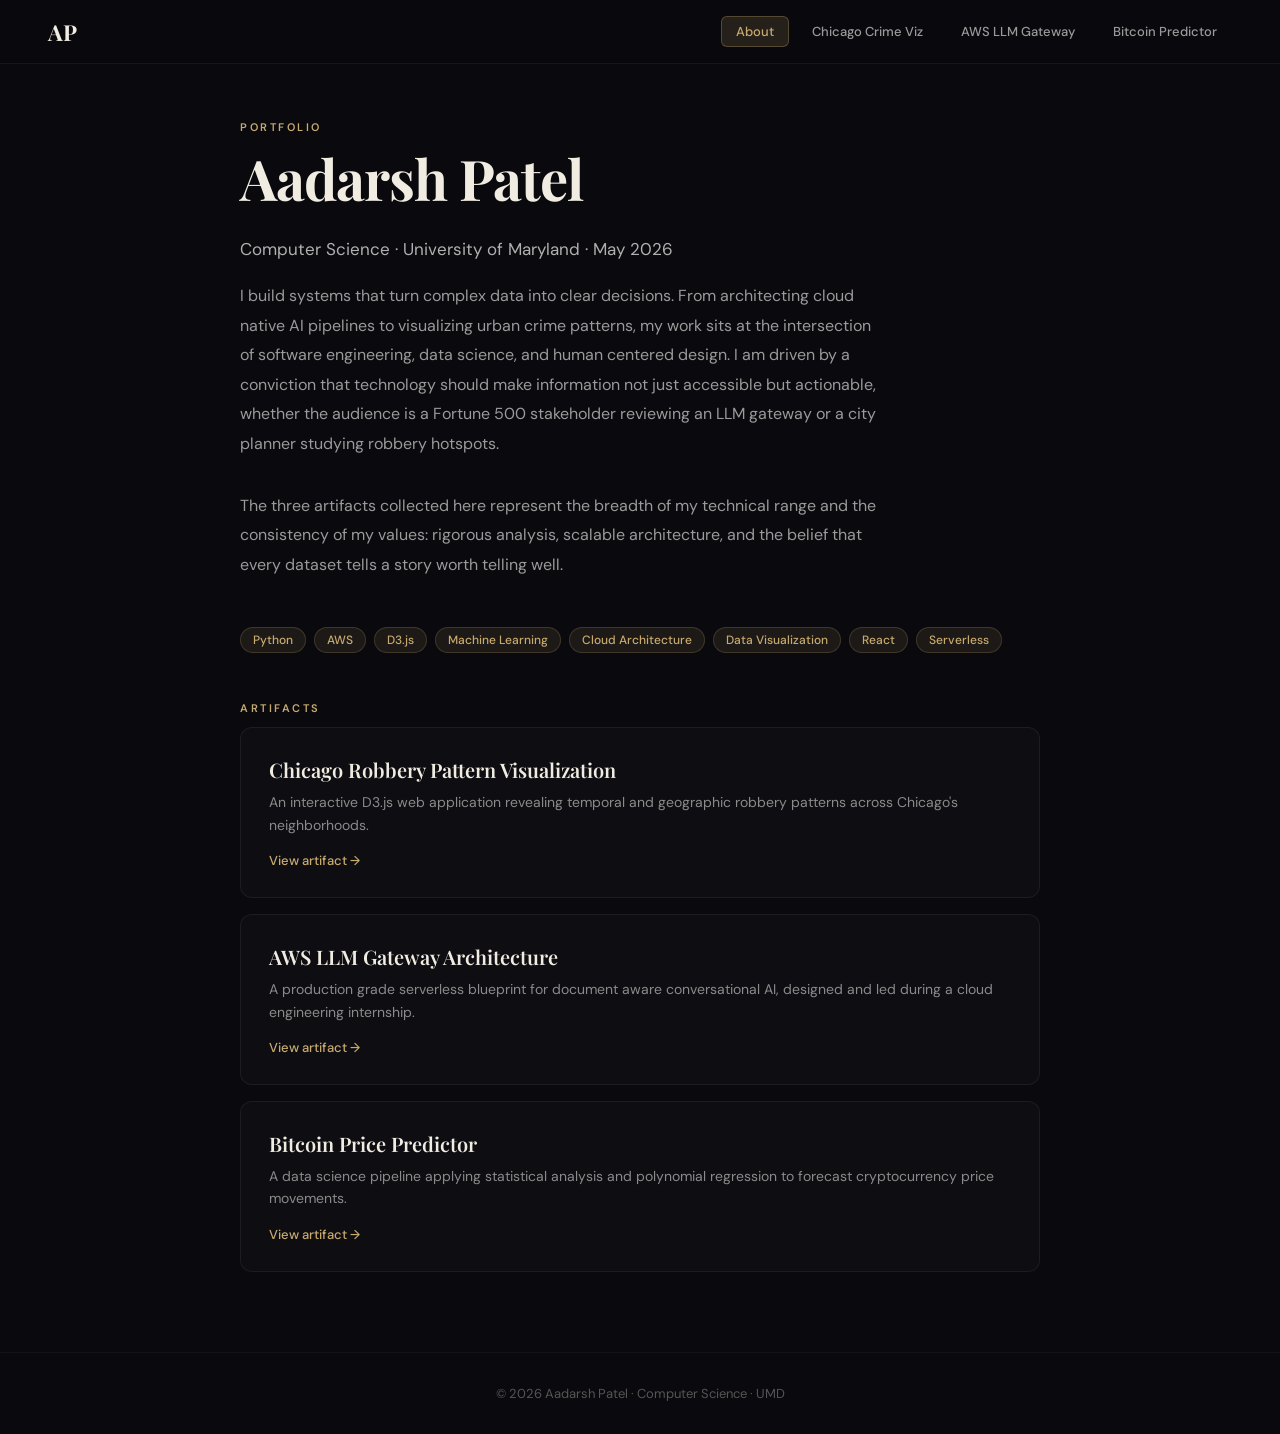
==== index.html @ 960127d4 "Initial commit" ====
<!DOCTYPE html>
<html lang="en">
<head>
  <meta charset="UTF-8" />
  <meta name="viewport" content="width=device-width, initial-scale=1.0" />
  <title>Aadarsh Patel | ePortfolio</title>
  <meta name="description" content="ePortfolio of Aadarsh Patel — Computer Science, University of Maryland, May 2026." />
  <link rel="preconnect" href="https://fonts.googleapis.com" />
  <link rel="preconnect" href="https://fonts.gstatic.com" crossorigin />
  <link href="https://fonts.googleapis.com/css2?family=DM+Sans:wght@400;500;600;700&family=Playfair+Display:wght@400;600;700&display=swap" rel="stylesheet" />
  <link rel="stylesheet" href="css/styles.css" />
</head>
<body>

  <!-- ─── NAVBAR ─── -->
  <nav class="navbar">
    <span class="navbar-logo" onclick="navigate('home')">AP</span>
    <div class="navbar-links">
      <button class="nav-btn active" data-page="home">About</button>
      <button class="nav-btn" data-page="chicago">Chicago Crime Viz</button>
      <button class="nav-btn" data-page="aws">AWS LLM Gateway</button>
      <button class="nav-btn" data-page="bitcoin">Bitcoin Predictor</button>
    </div>
  </nav>

  <!-- ─── MAIN ─── -->
  <main class="main-content">

    <!-- ════════ HOME ════════ -->
    <section id="page-home" class="page active">

      <div class="fade-in">
        <div class="section-label">Portfolio</div>
        <h1 class="page-title">Aadarsh Patel</h1>
      </div>

      <div class="fade-in" data-delay="150">
        <p class="subtitle">Computer Science · University of Maryland · May 2026</p>
        <p class="body-text">
          I build systems that turn complex data into clear decisions. From architecting
          cloud native AI pipelines to visualizing urban crime patterns, my work sits at the
          intersection of software engineering, data science, and human centered design. I am
          driven by a conviction that technology should make information not just accessible but
          actionable, whether the audience is a Fortune 500 stakeholder reviewing an LLM gateway
          or a city planner studying robbery hotspots.
        </p>
        <p class="body-text" style="margin-bottom: 48px;">
          The three artifacts collected here represent the breadth of my technical range and the
          consistency of my values: rigorous analysis, scalable architecture, and the belief that
          every dataset tells a story worth telling well.
        </p>
      </div>

      <div class="fade-in" data-delay="300">
        <div class="tags">
          <span class="tag">Python</span>
          <span class="tag">AWS</span>
          <span class="tag">D3.js</span>
          <span class="tag">Machine Learning</span>
          <span class="tag">Cloud Architecture</span>
          <span class="tag">Data Visualization</span>
          <span class="tag">React</span>
          <span class="tag">Serverless</span>
        </div>
      </div>

      <div class="fade-in" data-delay="400">
        <div class="section-label">Artifacts</div>
        <div class="cards-container">

          <div class="artifact-card" onclick="navigate('chicago')">
            <h3>Chicago Robbery Pattern Visualization</h3>
            <p>An interactive D3.js web application revealing temporal and geographic robbery patterns across Chicago's neighborhoods.</p>
            <div class="card-link">View artifact →</div>
          </div>

          <div class="artifact-card" onclick="navigate('aws')">
            <h3>AWS LLM Gateway Architecture</h3>
            <p>A production grade serverless blueprint for document aware conversational AI, designed and led during a cloud engineering internship.</p>
            <div class="card-link">View artifact →</div>
          </div>

          <div class="artifact-card" onclick="navigate('bitcoin')">
            <h3>Bitcoin Price Predictor</h3>
            <p>A data science pipeline applying statistical analysis and polynomial regression to forecast cryptocurrency price movements.</p>
            <div class="card-link">View artifact →</div>
          </div>

        </div>
      </div>

    </section>

    <!-- ════════ CHICAGO ════════ -->
    <section id="page-chicago" class="page">

      <div class="fade-in">
        <div class="section-label">Artifact 1</div>
        <h1 class="artifact-title">Chicago Robbery Pattern Visualization</h1>
        <div class="tags compact">
          <span class="tag">D3.js</span>
          <span class="tag">JavaScript</span>
          <span class="tag">HTML/CSS</span>
          <span class="tag">Data Visualization</span>
          <span class="tag">GeoJSON</span>
        </div>
      </div>

      <div class="fade-in" data-delay="150">
        <div class="preview-wrapper" onclick="window.open('https://ap-18.github.io/CMSC471-A1/', '_blank')">
          <div class="preview-frame-container">
            <iframe src="https://ap-18.github.io/CMSC471-A1/" class="preview-iframe" loading="lazy" sandbox="allow-scripts allow-same-origin"></iframe>
          </div>
          <div class="preview-overlay">
            <span class="preview-overlay-text">Click to open full project ↗</span>
          </div>
        </div>
      </div>

      <div class="fade-in" data-delay="250">
        <div class="content-box">
          <h2>Contextual Statement</h2>
          <p>
            This artifact is an interactive web visualization I created for CMSC 471 (Introduction to
            Artificial Intelligence) at UMD. The project explores robbery incident data from the City
            of Chicago's public crime database and surfaces predictable temporal and spatial patterns
            that would be invisible in raw tabular data. Built with D3.js for interactive charting and
            geographic rendering, along with standard HTML, CSS, and JavaScript, the application lets
            users filter by time of day, day of week, and neighborhood to discover when and where
            robberies cluster. The visualization transforms thousands of police report records into an
            intuitive, browser based experience that any non technical stakeholder, from a city council
            member to a community organizer, can explore without installing software or writing queries.
          </p>
          <p>
            This project demonstrates several competencies I value as a developer entering the
            workforce. First, it reflects my ability to work across the full web development stack:
            from data ingestion and cleaning to DOM manipulation and responsive layout. Second, it
            showcases my comfort with D3.js, a library that demands a deep understanding of SVG,
            scales, projections, and data joins rather than offering the plug and play convenience of
            higher level charting tools. Choosing D3 was a deliberate decision to prioritize
            expressiveness and control over ease of implementation. Third, and perhaps most
            importantly, it embodies my belief that data work is incomplete until it reaches an
            audience. Raw analysis locked inside a notebook has limited impact; an accessible,
            interactive visualization invites exploration, builds trust in the findings, and can
            genuinely inform decisions about resource allocation and public safety. This project
            sharpened my understanding that the last mile of data science is communication, and that
            front end engineering is often the vehicle for that communication.
          </p>
        </div>
      </div>

    </section>

    <!-- ════════ AWS ════════ -->
    <section id="page-aws" class="page">

      <div class="fade-in">
        <div class="section-label">Artifact 2</div>
        <h1 class="artifact-title">AWS LLM Gateway Architecture</h1>
        <div class="tags compact">
          <span class="tag">AWS</span>
          <span class="tag">Lambda</span>
          <span class="tag">API Gateway</span>
          <span class="tag">DynamoDB</span>
          <span class="tag">S3</span>
          <span class="tag">Bedrock</span>
          <span class="tag">SQS</span>
          <span class="tag">Cognito</span>
          <span class="tag">React</span>
        </div>
      </div>

      <div class="fade-in" data-delay="150">
        <div class="blueprint-container">
          <img src="images/aws_blueprint.png" alt="AWS LLM Gateway Architecture Blueprint" />
        </div>
      </div>

      <div class="fade-in" data-delay="250">
        <div class="content-box">
          <h2>Contextual Statement</h2>
          <p>
            This artifact is an architecture blueprint for an "LLM Gateway", a fully serverless,
            document aware conversational AI platform built entirely on AWS services. I designed and
            led this project during a cloud engineering internship, serving simultaneously as the lead
            software engineer, AWS architect, and project manager. The system allows end users to
            upload PDF documents through a React front end hosted on AWS Amplify; those documents are
            stored in S3, processed by a chain of Lambda functions that extract metadata and generate
            vector embeddings via Amazon Bedrock, and queued through SQS for asynchronous ingestion.
            When a user asks a question, a separate Lambda function retrieves the relevant vector dump
            from S3, fetches conversation memory from DynamoDB, and sends both the contextual
            embeddings and the query to Amazon Bedrock to generate a grounded, document aware
            response. User authentication is handled by Amazon Cognito, and all CRUD operations for
            conversation history and document metadata flow through DynamoDB.
          </p>
          <p>
            This blueprint reveals several dimensions of my professional capability. On the technical
            side, it demonstrates fluency in cloud native, event driven design: choosing SQS to
            decouple document ingestion from the request path, using DynamoDB for low latency
            conversational memory, and leveraging Bedrock's managed inference rather than
            self hosting models. Each decision reflects cost awareness, scalability thinking, and an
            understanding of AWS's shared responsibility model. On the leadership side, this project
            required me to translate a vague business requirement ("let our team chat with internal
            documents") into a concrete technical plan, decompose it into milestones, coordinate with
            stakeholders, and deliver a working prototype within the internship timeline. The
            experience taught me that architecture is as much a communication artifact as a technical
            one: this single diagram became the primary tool for aligning engineers, product managers,
            and executives on scope, data flow, and security boundaries. It solidified my aspiration
            to work at the intersection of cloud infrastructure and applied AI, where the challenge is
            not just building intelligent systems but making them reliable, secure, and
            production ready.
          </p>
        </div>
      </div>

    </section>

    <!-- ════════ BITCOIN ════════ -->
    <section id="page-bitcoin" class="page">

      <div class="fade-in">
        <div class="section-label">Artifact 3</div>
        <h1 class="artifact-title">Bitcoin Price Predictor</h1>
        <div class="tags compact">
          <span class="tag">Python</span>
          <span class="tag">Pandas</span>
          <span class="tag">scikit learn</span>
          <span class="tag">Matplotlib</span>
          <span class="tag">Seaborn</span>
          <span class="tag">Machine Learning</span>
          <span class="tag">Statistical Analysis</span>
        </div>
      </div>

      <div class="fade-in" data-delay="150">
        <div class="preview-wrapper" onclick="window.open('data/Bitcoin_Stock_Predictor.html', '_blank')">
          <div class="preview-frame-container preview-tall">
            <iframe src="data/Bitcoin_Stock_Predictor.html" class="preview-iframe" loading="lazy" sandbox="allow-scripts allow-same-origin"></iframe>
          </div>
          <div class="preview-overlay">
            <span class="preview-overlay-text">Click to open full notebook ↗</span>
          </div>
        </div>
      </div>

      <div class="fade-in" data-delay="250">
        <div class="content-box">
          <h2>Contextual Statement</h2>
          <p>
            This artifact is a Jupyter Notebook based data science project that investigates the
            question "Is Bitcoin a profitable buy?" Using a Kaggle dataset of daily Bitcoin prices
            from late 2014 through early 2022, I built a complete analytical pipeline: data curation
            and cleaning with Pandas, exploratory analysis through Seaborn and Matplotlib
            visualizations, formal hypothesis testing with Pearson correlation coefficients and
            Augmented Dickey-Fuller tests, and predictive modeling using both linear and degree 12
            polynomial regression via scikit learn. The project found a moderate positive correlation
            between time and volatility (PCC ≈ 0.60), confirmed a statistically significant
            relationship between trading volume and closing price, and produced a polynomial
            regression model that predicted Bitcoin's rise into the $70,000 range during 2024, closely
            aligning with actual market outcomes when Bitcoin hit an all time high of $73,000 in
            March 2024. The linear regression model achieved an R² of 0.9996 on training data, while
            the test RMSE of approximately $163 demonstrated strong generalization.
          </p>
          <p>
            This project showcases my ability to execute the full data science lifecycle, from
            formulating a driving question through data wrangling, statistical testing, model
            selection, and interpretation of results. Several methodological choices reflect skills I
            want to carry into my career. I used multiple statistical frameworks (Pearson, chi square,
            ADF) rather than relying on a single test, demonstrating that I understand the importance
            of converging evidence. I explicitly addressed overfitting risk by discussing
            train test splits, polynomial degree selection, and the tension between model complexity
            and generalizability. These are concepts that matter as much in production ML systems as in academic
            exercises. I also framed every statistical finding in plain language aimed at a
            non technical investor audience, reinforcing my belief that analytical work must be
            communicated clearly to create real value. More broadly, this notebook reflects my
            curiosity about financial markets and my willingness to engage with high stakes,
            inherently uncertain domains. These are qualities that will serve me in data engineering and applied
            machine learning roles where imperfect data is the norm, not the exception.
          </p>
        </div>
      </div>

      <div class="fade-in" data-delay="300">
        <div class="content-box">
          <h2>Key Findings</h2>
          <div class="findings-list">

            <div class="finding-item">
              <div class="finding-value">0.9996</div>
              <div>
                <div class="finding-label">Model Accuracy (R²)</div>
                <div class="finding-detail">Linear regression explained 99.96% of price variance</div>
              </div>
            </div>

            <div class="finding-item">
              <div class="finding-value">PCC = 0.601</div>
              <div>
                <div class="finding-label">Volatility Correlation</div>
                <div class="finding-detail">Moderate positive relationship between time and market volatility</div>
              </div>
            </div>

            <div class="finding-item">
              <div class="finding-value">~$70K</div>
              <div>
                <div class="finding-label">2024 Price Prediction</div>
                <div class="finding-detail">Polynomial model closely predicted Bitcoin's actual 2024 peak of $73K</div>
              </div>
            </div>

          </div>
        </div>
      </div>

    </section>

  </main>

  <!-- ─── FOOTER ─── -->
  <footer class="footer">
    © 2026 Aadarsh Patel · Computer Science · UMD
  </footer>

  <script src="js/script.js"></script>
</body>
</html>
---- css/styles.css ----
/* ─── RESET & BASE ─── */
*, *::before, *::after {
  margin: 0;
  padding: 0;
  box-sizing: border-box;
}

html {
  scroll-behavior: smooth;
}

body {
  min-height: 100vh;
  background: #0a0a0e;
  color: #e0e0e0;
  font-family: 'DM Sans', sans-serif;
  -webkit-font-smoothing: antialiased;
  -moz-osx-font-smoothing: grayscale;
}

/* ─── NAVBAR ─── */
.navbar {
  position: fixed;
  top: 0;
  left: 0;
  right: 0;
  z-index: 100;
  background: rgba(10, 10, 14, 0.92);
  backdrop-filter: blur(16px);
  -webkit-backdrop-filter: blur(16px);
  border-bottom: 1px solid rgba(255, 255, 255, 0.06);
  display: flex;
  align-items: center;
  justify-content: space-between;
  padding: 0 clamp(16px, 4vw, 48px);
  height: 64px;
}

.navbar-logo {
  font-family: 'Playfair Display', serif;
  font-size: 22px;
  font-weight: 700;
  color: #f0ece2;
  cursor: pointer;
  letter-spacing: -0.5px;
  text-decoration: none;
  user-select: none;
}

.navbar-links {
  display: flex;
  gap: 8px;
  flex-wrap: wrap;
}

.nav-btn {
  background: transparent;
  border: 1px solid transparent;
  color: #9a9a9a;
  padding: 6px 14px;
  border-radius: 6px;
  cursor: pointer;
  font-size: 13px;
  font-weight: 500;
  font-family: 'DM Sans', sans-serif;
  transition: all 0.2s;
}

.nav-btn:hover {
  color: #c8aa6e;
}

.nav-btn.active {
  background: rgba(200, 170, 110, 0.15);
  border: 1px solid rgba(200, 170, 110, 0.3);
  color: #c8aa6e;
}

/* ─── LAYOUT ─── */
.main-content {
  padding-top: 120px;
  padding-bottom: 80px;
  padding-left: clamp(16px, 4vw, 48px);
  padding-right: clamp(16px, 4vw, 48px);
}

.page {
  display: none;
  max-width: 800px;
  margin: 0 auto;
}

.page.active {
  display: block;
}

/* ─── FADE IN ANIMATION ─── */
.fade-in {
  opacity: 0;
  transform: translateY(24px);
  transition: opacity 0.7s ease, transform 0.7s ease;
}

.fade-in.visible {
  opacity: 1;
  transform: translateY(0);
}

/* ─── TYPOGRAPHY ─── */
.section-label {
  font-size: 11px;
  font-weight: 600;
  text-transform: uppercase;
  letter-spacing: 2.5px;
  color: #c8aa6e;
  margin-bottom: 12px;
  font-family: 'DM Sans', sans-serif;
}

.page-title {
  font-family: 'Playfair Display', serif;
  font-size: clamp(36px, 6vw, 56px);
  font-weight: 700;
  color: #f0ece2;
  line-height: 1.15;
  margin-bottom: 24px;
  letter-spacing: -1px;
}

.artifact-title {
  font-family: 'Playfair Display', serif;
  font-size: clamp(28px, 5vw, 42px);
  font-weight: 700;
  color: #f0ece2;
  line-height: 1.2;
  margin-bottom: 16px;
}

.subtitle {
  font-size: 17px;
  color: #b0b0b0;
  line-height: 1.8;
  margin-bottom: 16px;
  max-width: 640px;
}

.body-text {
  font-size: 16px;
  color: #9a9a9a;
  line-height: 1.85;
  margin-bottom: 32px;
  max-width: 640px;
}

/* ─── TAGS ─── */
.tags {
  display: flex;
  flex-wrap: wrap;
  gap: 8px;
  margin-bottom: 48px;
}

.tags.compact {
  gap: 6px;
  margin-bottom: 32px;
}

.tag {
  display: inline-block;
  padding: 4px 12px;
  border-radius: 20px;
  font-size: 12px;
  font-weight: 500;
  background: rgba(200, 170, 110, 0.1);
  color: #c8aa6e;
  border: 1px solid rgba(200, 170, 110, 0.2);
}

/* ─── ARTIFACT CARDS ─── */
.cards-container {
  display: flex;
  flex-direction: column;
  gap: 16px;
}

.artifact-card {
  background: rgba(255, 255, 255, 0.02);
  border: 1px solid rgba(255, 255, 255, 0.06);
  border-radius: 12px;
  padding: 28px;
  cursor: pointer;
  transition: all 0.35s ease;
}

.artifact-card:hover {
  background: linear-gradient(135deg, rgba(200, 170, 110, 0.08), rgba(200, 170, 110, 0.02));
  border-color: rgba(200, 170, 110, 0.3);
  transform: translateY(-2px);
}

.artifact-card h3 {
  font-family: 'Playfair Display', serif;
  font-size: 20px;
  font-weight: 600;
  color: #f0ece2;
  margin-bottom: 8px;
}

.artifact-card p {
  font-size: 14px;
  color: #8a8a8a;
  line-height: 1.6;
  margin: 0;
}

.card-link {
  margin-top: 16px;
  font-size: 13px;
  color: #c8aa6e;
  font-weight: 500;
}

/* ─── CONTENT BOX ─── */
.content-box {
  background: rgba(255, 255, 255, 0.02);
  border: 1px solid rgba(255, 255, 255, 0.06);
  border-radius: 12px;
  padding: clamp(20px, 4vw, 36px);
  margin-bottom: 24px;
}

.content-box h2 {
  font-family: 'Playfair Display', serif;
  font-size: 20px;
  color: #f0ece2;
  margin-bottom: 16px;
}

.content-box p {
  font-size: 15px;
  color: #b0b0b0;
  line-height: 1.85;
  margin-bottom: 20px;
}

.content-box p:last-child {
  margin-bottom: 0;
}

/* ─── BUTTONS ─── */
.btn-primary {
  display: inline-flex;
  align-items: center;
  gap: 8px;
  padding: 12px 24px;
  background: rgba(200, 170, 110, 0.12);
  border: 1px solid rgba(200, 170, 110, 0.3);
  border-radius: 8px;
  color: #c8aa6e;
  text-decoration: none;
  font-size: 14px;
  font-weight: 600;
  margin-bottom: 40px;
  font-family: 'DM Sans', sans-serif;
  transition: all 0.2s;
}

.btn-primary:hover {
  background: rgba(200, 170, 110, 0.2);
}

/* ─── BLUEPRINT IMAGE ─── */
.blueprint-container {
  background: rgba(255, 255, 255, 0.02);
  border: 1px solid rgba(255, 255, 255, 0.06);
  border-radius: 12px;
  overflow: hidden;
  margin-bottom: 32px;
}

.blueprint-container img {
  width: 100%;
  display: block;
  background: #fff;
  padding: 12px;
}

/* ─── KEY FINDINGS ─── */
.findings-list {
  display: flex;
  flex-direction: column;
  gap: 20px;
}

.finding-item {
  display: flex;
  gap: 20px;
  align-items: flex-start;
  padding-bottom: 20px;
  border-bottom: 1px solid rgba(255, 255, 255, 0.04);
}

.finding-item:last-child {
  padding-bottom: 0;
  border-bottom: none;
}

.finding-value {
  min-width: 80px;
  font-family: 'Playfair Display', serif;
  font-size: 22px;
  font-weight: 700;
  color: #c8aa6e;
}

.finding-label {
  font-size: 14px;
  font-weight: 600;
  color: #f0ece2;
  margin-bottom: 4px;
}

.finding-detail {
  font-size: 13px;
  color: #8a8a8a;
  line-height: 1.5;
}

/* ─── FOOTER ─── */

/* ─── IFRAME PREVIEW ─── */
.preview-wrapper {
  position: relative;
  border-radius: 12px;
  overflow: hidden;
  border: 1px solid rgba(255, 255, 255, 0.06);
  margin-bottom: 32px;
  cursor: pointer;
  transition: border-color 0.3s ease;
}

.preview-wrapper:hover {
  border-color: rgba(200, 170, 110, 0.3);
}

.preview-frame-container {
  width: 100%;
  height: 420px;
  overflow: hidden;
  position: relative;
  background: #fff;
}

.preview-frame-container.preview-tall {
  height: 480px;
}

.preview-iframe {
  width: 200%;
  height: 200%;
  border: none;
  transform: scale(0.5);
  transform-origin: top left;
  pointer-events: none;
}

.preview-overlay {
  position: absolute;
  inset: 0;
  background: linear-gradient(
    to bottom,
    transparent 0%,
    transparent 50%,
    rgba(10, 10, 14, 0.6) 80%,
    rgba(10, 10, 14, 0.92) 100%
  );
  display: flex;
  align-items: flex-end;
  justify-content: center;
  padding-bottom: 24px;
  opacity: 0.85;
  transition: opacity 0.3s ease;
}

.preview-wrapper:hover .preview-overlay {
  opacity: 1;
}

.preview-overlay-text {
  font-size: 14px;
  font-weight: 600;
  color: #c8aa6e;
  background: rgba(200, 170, 110, 0.12);
  border: 1px solid rgba(200, 170, 110, 0.3);
  padding: 10px 24px;
  border-radius: 8px;
  font-family: 'DM Sans', sans-serif;
  transition: background 0.2s ease;
}

.preview-wrapper:hover .preview-overlay-text {
  background: rgba(200, 170, 110, 0.2);
}

/* ─── FOOTER (continued) ─── */
.footer {
  border-top: 1px solid rgba(255, 255, 255, 0.04);
  padding: 32px clamp(16px, 4vw, 48px);
  text-align: center;
  font-size: 13px;
  color: #555;
  font-family: 'DM Sans', sans-serif;
}

/* ─── RESPONSIVE ─── */
@media (max-width: 600px) {
  .navbar {
    padding: 0 16px;
  }
  .nav-btn {
    padding: 5px 10px;
    font-size: 12px;
  }
  .finding-item {
    flex-direction: column;
    gap: 8px;
  }
  .finding-value {
    min-width: unset;
  }
  .preview-frame-container {
    height: 280px;
  }
  .preview-frame-container.preview-tall {
    height: 320px;
  }
}
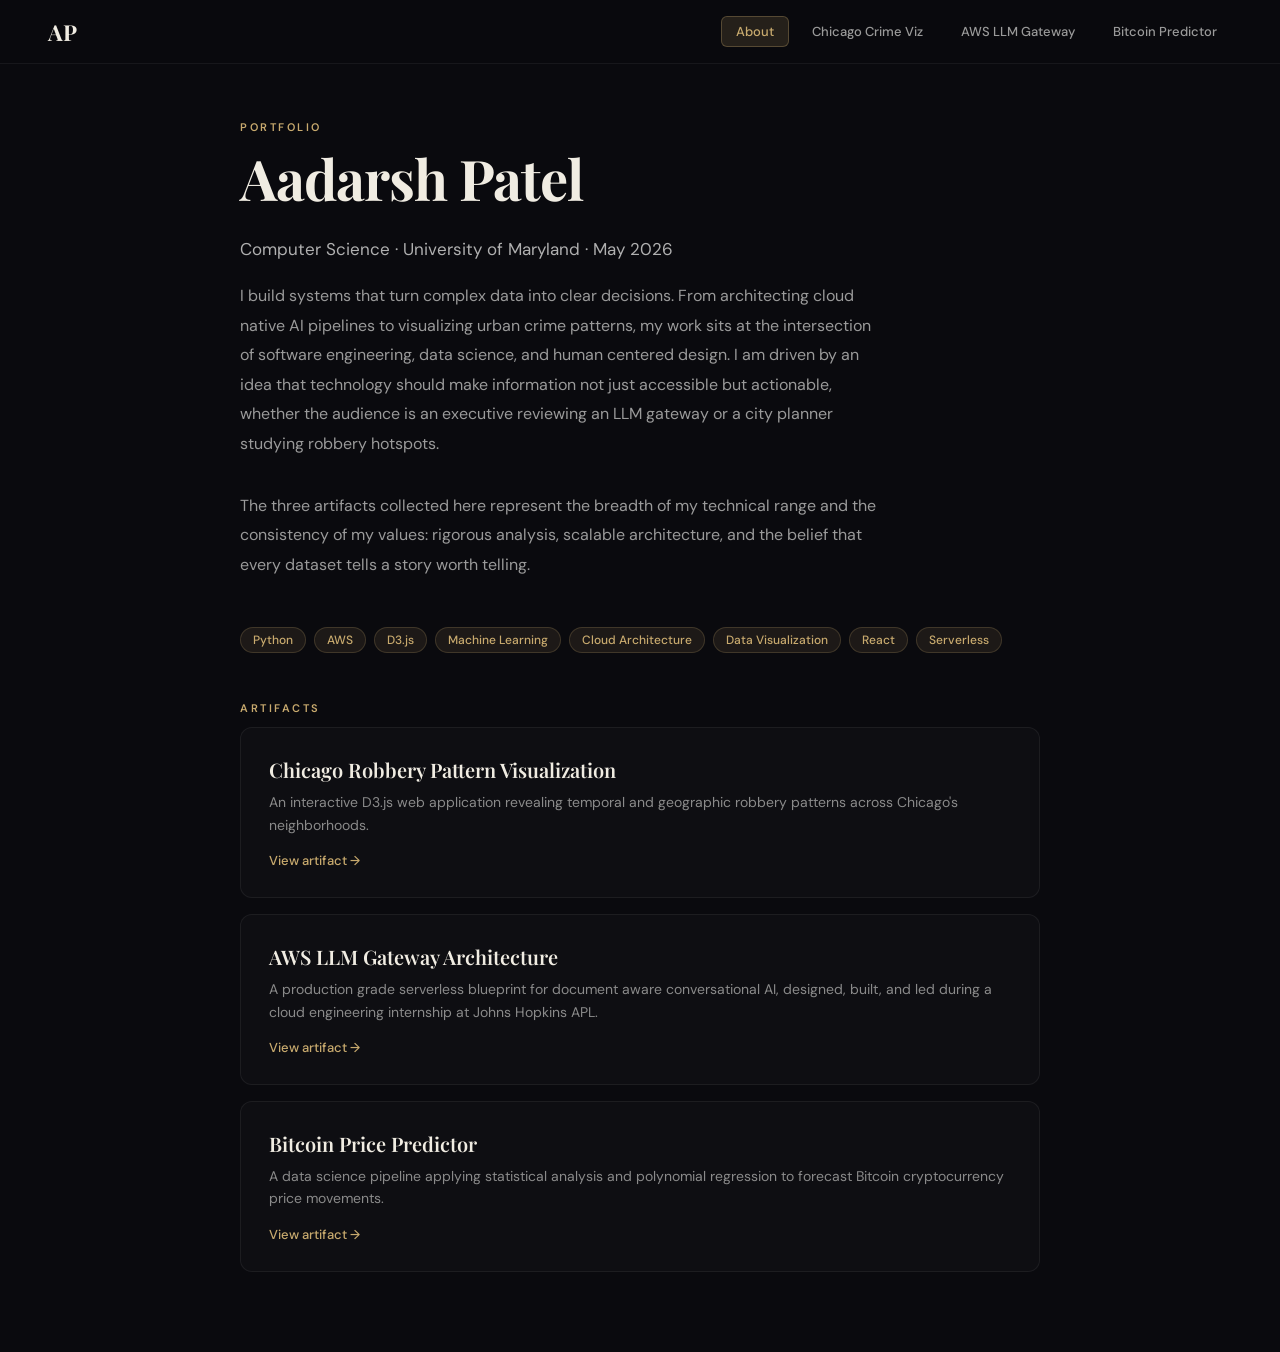
==== commit 2a073921: "updated writeups" ====
--- a/index.html
+++ b/index.html
@@ -12,7 +12,6 @@
 </head>
 <body>
 
-  <!-- ─── NAVBAR ─── -->
   <nav class="navbar">
     <span class="navbar-logo" onclick="navigate('home')">AP</span>
     <div class="navbar-links">
@@ -23,10 +22,8 @@
     </div>
   </nav>
 
-  <!-- ─── MAIN ─── -->
   <main class="main-content">
 
-    <!-- ════════ HOME ════════ -->
     <section id="page-home" class="page active">
 
       <div class="fade-in">
@@ -40,14 +37,14 @@
           I build systems that turn complex data into clear decisions. From architecting
           cloud native AI pipelines to visualizing urban crime patterns, my work sits at the
           intersection of software engineering, data science, and human centered design. I am
-          driven by a conviction that technology should make information not just accessible but
-          actionable, whether the audience is a Fortune 500 stakeholder reviewing an LLM gateway
+          driven by an idea that technology should make information not just accessible but
+          actionable, whether the audience is an executive reviewing an LLM gateway
           or a city planner studying robbery hotspots.
         </p>
         <p class="body-text" style="margin-bottom: 48px;">
           The three artifacts collected here represent the breadth of my technical range and the
           consistency of my values: rigorous analysis, scalable architecture, and the belief that
-          every dataset tells a story worth telling well.
+          every dataset tells a story worth telling.
         </p>
       </div>
 
@@ -76,13 +73,13 @@
 
           <div class="artifact-card" onclick="navigate('aws')">
             <h3>AWS LLM Gateway Architecture</h3>
-            <p>A production grade serverless blueprint for document aware conversational AI, designed and led during a cloud engineering internship.</p>
+            <p>A production grade serverless blueprint for document aware conversational AI, designed, built, and led during a cloud engineering internship at Johns Hopkins APL.</p>
             <div class="card-link">View artifact →</div>
           </div>
 
           <div class="artifact-card" onclick="navigate('bitcoin')">
             <h3>Bitcoin Price Predictor</h3>
-            <p>A data science pipeline applying statistical analysis and polynomial regression to forecast cryptocurrency price movements.</p>
+            <p>A data science pipeline applying statistical analysis and polynomial regression to forecast Bitcoin cryptocurrency price movements.</p>
             <div class="card-link">View artifact →</div>
           </div>
 
@@ -91,7 +88,6 @@
 
     </section>
 
-    <!-- ════════ CHICAGO ════════ -->
     <section id="page-chicago" class="page">
 
       <div class="fade-in">
@@ -124,11 +120,11 @@
             This artifact is an interactive web visualization I created for CMSC 471 (Introduction to
             Artificial Intelligence) at UMD. The project explores robbery incident data from the City
             of Chicago's public crime database and surfaces predictable temporal and spatial patterns
-            that would be invisible in raw tabular data. Built with D3.js for interactive charting and
-            geographic rendering, along with standard HTML, CSS, and JavaScript, the application lets
-            users filter by time of day, day of week, and neighborhood to discover when and where
+            that would be not be so obviois in raw tabular data. Built with D3.js for interactive charting,
+            along with standard HTML, CSS, and JavaScript, the application lets
+            users filter by time of day, and day of week to discover when and where
             robberies cluster. The visualization transforms thousands of police report records into an
-            intuitive, browser based experience that any non technical stakeholder, from a city council
+            intuitive, browser based experience that any non technical person, from a city council
             member to a community organizer, can explore without installing software or writing queries.
           </p>
           <p>
@@ -139,19 +135,18 @@
             scales, projections, and data joins rather than offering the plug and play convenience of
             higher level charting tools. Choosing D3 was a deliberate decision to prioritize
             expressiveness and control over ease of implementation. Third, and perhaps most
-            importantly, it embodies my belief that data work is incomplete until it reaches an
-            audience. Raw analysis locked inside a notebook has limited impact; an accessible,
+            importantly, it represents my belief that data work is incomplete until it reaches an
+            audience. Raw analysis locked inside a notebook has limited impact. An accessible,
             interactive visualization invites exploration, builds trust in the findings, and can
             genuinely inform decisions about resource allocation and public safety. This project
-            sharpened my understanding that the last mile of data science is communication, and that
-            front end engineering is often the vehicle for that communication.
+            sharpened my understanding that the last peice of data science is communication, and that
+            front end engineering is often the means for that communication.
           </p>
         </div>
       </div>
 
     </section>
 
-    <!-- ════════ AWS ════════ -->
     <section id="page-aws" class="page">
 
       <div class="fade-in">
@@ -181,15 +176,15 @@
           <h2>Contextual Statement</h2>
           <p>
             This artifact is an architecture blueprint for an "LLM Gateway", a fully serverless,
-            document aware conversational AI platform built entirely on AWS services. I designed and
+            document context conversational AI platform built entirely on AWS services. I designed and
             led this project during a cloud engineering internship, serving simultaneously as the lead
             software engineer, AWS architect, and project manager. The system allows end users to
-            upload PDF documents through a React front end hosted on AWS Amplify; those documents are
+            upload PDF documents through a React front end hosted on AWS Amplify. Those documents are
             stored in S3, processed by a chain of Lambda functions that extract metadata and generate
             vector embeddings via Amazon Bedrock, and queued through SQS for asynchronous ingestion.
             When a user asks a question, a separate Lambda function retrieves the relevant vector dump
             from S3, fetches conversation memory from DynamoDB, and sends both the contextual
-            embeddings and the query to Amazon Bedrock to generate a grounded, document aware
+            embeddings and the query to Amazon Bedrock to generate a accurate, document context
             response. User authentication is handled by Amazon Cognito, and all CRUD operations for
             conversation history and document metadata flow through DynamoDB.
           </p>
@@ -202,10 +197,10 @@
             understanding of AWS's shared responsibility model. On the leadership side, this project
             required me to translate a vague business requirement ("let our team chat with internal
             documents") into a concrete technical plan, decompose it into milestones, coordinate with
-            stakeholders, and deliver a working prototype within the internship timeline. The
+            management, and deliver a working prototype within the three month internship timeline. The
             experience taught me that architecture is as much a communication artifact as a technical
             one: this single diagram became the primary tool for aligning engineers, product managers,
-            and executives on scope, data flow, and security boundaries. It solidified my aspiration
+            and executives on scope, data flow, and security boundaries. It solidified my wish
             to work at the intersection of cloud infrastructure and applied AI, where the challenge is
             not just building intelligent systems but making them reliable, secure, and
             production ready.
@@ -215,7 +210,6 @@
 
     </section>
 
-    <!-- ════════ BITCOIN ════════ -->
     <section id="page-bitcoin" class="page">
 
       <div class="fade-in">
@@ -252,7 +246,7 @@
             from late 2014 through early 2022, I built a complete analytical pipeline: data curation
             and cleaning with Pandas, exploratory analysis through Seaborn and Matplotlib
             visualizations, formal hypothesis testing with Pearson correlation coefficients and
-            Augmented Dickey-Fuller tests, and predictive modeling using both linear and degree 12
+            Augmented Dickey Fuller tests, and predictive modeling using both linear and degree 12
             polynomial regression via scikit learn. The project found a moderate positive correlation
             between time and volatility (PCC ≈ 0.60), confirmed a statistically significant
             relationship between trading volume and closing price, and produced a polynomial
@@ -263,11 +257,11 @@
           </p>
           <p>
             This project showcases my ability to execute the full data science lifecycle, from
-            formulating a driving question through data wrangling, statistical testing, model
+            formulating a driving question through data exploration, statistical testing, model
             selection, and interpretation of results. Several methodological choices reflect skills I
             want to carry into my career. I used multiple statistical frameworks (Pearson, chi square,
             ADF) rather than relying on a single test, demonstrating that I understand the importance
-            of converging evidence. I explicitly addressed overfitting risk by discussing
+            of converging and different aspects of evidence. I explicitly addressed overfitting risk by discussing
             train test splits, polynomial degree selection, and the tension between model complexity
             and generalizability. These are concepts that matter as much in production ML systems as in academic
             exercises. I also framed every statistical finding in plain language aimed at a
@@ -275,7 +269,7 @@
             communicated clearly to create real value. More broadly, this notebook reflects my
             curiosity about financial markets and my willingness to engage with high stakes,
             inherently uncertain domains. These are qualities that will serve me in data engineering and applied
-            machine learning roles where imperfect data is the norm, not the exception.
+            machine learning roles when working with different types of data.
           </p>
         </div>
       </div>
@@ -317,11 +311,6 @@
 
   </main>
 
-  <!-- ─── FOOTER ─── -->
-  <footer class="footer">
-    © 2026 Aadarsh Patel · Computer Science · UMD
-  </footer>
-
   <script src="js/script.js"></script>
 </body>
 </html>
--- a/css/styles.css
+++ b/css/styles.css
@@ -1,4 +1,3 @@
-/* ─── RESET & BASE ─── */
 *, *::before, *::after {
   margin: 0;
   padding: 0;
@@ -18,7 +17,6 @@
   -moz-osx-font-smoothing: grayscale;
 }
 
-/* ─── NAVBAR ─── */
 .navbar {
   position: fixed;
   top: 0;
@@ -76,7 +74,6 @@
   color: #c8aa6e;
 }
 
-/* ─── LAYOUT ─── */
 .main-content {
   padding-top: 120px;
   padding-bottom: 80px;
@@ -94,7 +91,6 @@
   display: block;
 }
 
-/* ─── FADE IN ANIMATION ─── */
 .fade-in {
   opacity: 0;
   transform: translateY(24px);
@@ -106,7 +102,6 @@
   transform: translateY(0);
 }
 
-/* ─── TYPOGRAPHY ─── */
 .section-label {
   font-size: 11px;
   font-weight: 600;
@@ -152,7 +147,6 @@
   max-width: 640px;
 }
 
-/* ─── TAGS ─── */
 .tags {
   display: flex;
   flex-wrap: wrap;
@@ -176,7 +170,6 @@
   border: 1px solid rgba(200, 170, 110, 0.2);
 }
 
-/* ─── ARTIFACT CARDS ─── */
 .cards-container {
   display: flex;
   flex-direction: column;
@@ -220,7 +213,6 @@
   font-weight: 500;
 }
 
-/* ─── CONTENT BOX ─── */
 .content-box {
   background: rgba(255, 255, 255, 0.02);
   border: 1px solid rgba(255, 255, 255, 0.06);
@@ -247,7 +239,6 @@
   margin-bottom: 0;
 }
 
-/* ─── BUTTONS ─── */
 .btn-primary {
   display: inline-flex;
   align-items: center;
@@ -269,7 +260,6 @@
   background: rgba(200, 170, 110, 0.2);
 }
 
-/* ─── BLUEPRINT IMAGE ─── */
 .blueprint-container {
   background: rgba(255, 255, 255, 0.02);
   border: 1px solid rgba(255, 255, 255, 0.06);
@@ -285,7 +275,6 @@
   padding: 12px;
 }
 
-/* ─── KEY FINDINGS ─── */
 .findings-list {
   display: flex;
   flex-direction: column;
@@ -326,9 +315,6 @@
   line-height: 1.5;
 }
 
-/* ─── FOOTER ─── */
-
-/* ─── IFRAME PREVIEW ─── */
 .preview-wrapper {
   position: relative;
   border-radius: 12px;
@@ -402,7 +388,6 @@
   background: rgba(200, 170, 110, 0.2);
 }
 
-/* ─── FOOTER (continued) ─── */
 .footer {
   border-top: 1px solid rgba(255, 255, 255, 0.04);
   padding: 32px clamp(16px, 4vw, 48px);
@@ -412,7 +397,6 @@
   font-family: 'DM Sans', sans-serif;
 }
 
-/* ─── RESPONSIVE ─── */
 @media (max-width: 600px) {
   .navbar {
     padding: 0 16px;
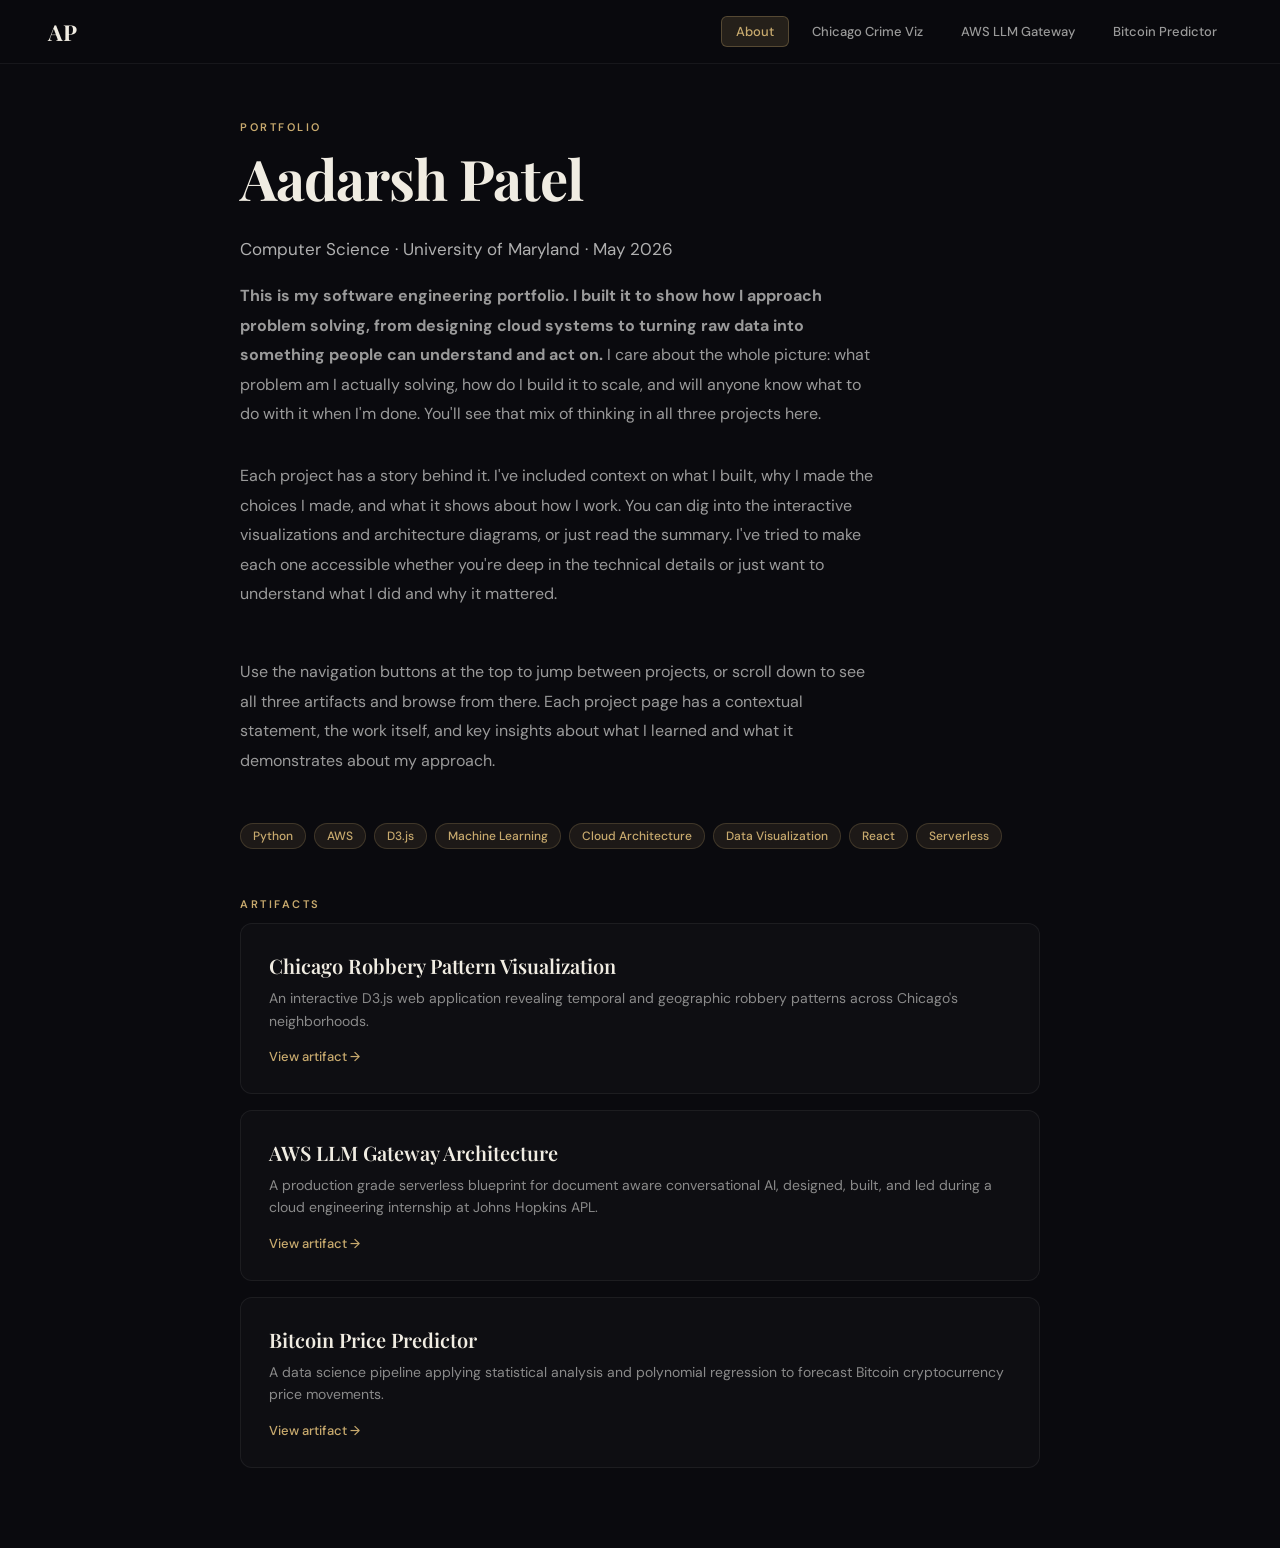
==== commit 7f261001: "update welcome page" ====
--- a/index.html
+++ b/index.html
@@ -34,17 +34,13 @@
       <div class="fade-in" data-delay="150">
         <p class="subtitle">Computer Science · University of Maryland · May 2026</p>
         <p class="body-text">
-          I build systems that turn complex data into clear decisions. From architecting
-          cloud native AI pipelines to visualizing urban crime patterns, my work sits at the
-          intersection of software engineering, data science, and human centered design. I am
-          driven by an idea that technology should make information not just accessible but
-          actionable, whether the audience is an executive reviewing an LLM gateway
-          or a city planner studying robbery hotspots.
+          <strong>This is my software engineering portfolio. I built it to show how I approach problem solving, from designing cloud systems to turning raw data into something people can understand and act on.</strong> I care about the whole picture: what problem am I actually solving, how do I build it to scale, and will anyone know what to do with it when I'm done. You'll see that mix of thinking in all three projects here.
         </p>
         <p class="body-text" style="margin-bottom: 48px;">
-          The three artifacts collected here represent the breadth of my technical range and the
-          consistency of my values: rigorous analysis, scalable architecture, and the belief that
-          every dataset tells a story worth telling.
+          Each project has a story behind it. I've included context on what I built, why I made the choices I made, and what it shows about how I work. You can dig into the interactive visualizations and architecture diagrams, or just read the summary. I've tried to make each one accessible whether you're deep in the technical details or just want to understand what I did and why it mattered.
+        </p>
+        <p class="body-text" style="margin-bottom: 48px;">
+          Use the navigation buttons at the top to jump between projects, or scroll down to see all three artifacts and browse from there. Each project page has a contextual statement, the work itself, and key insights about what I learned and what it demonstrates about my approach.
         </p>
       </div>
 
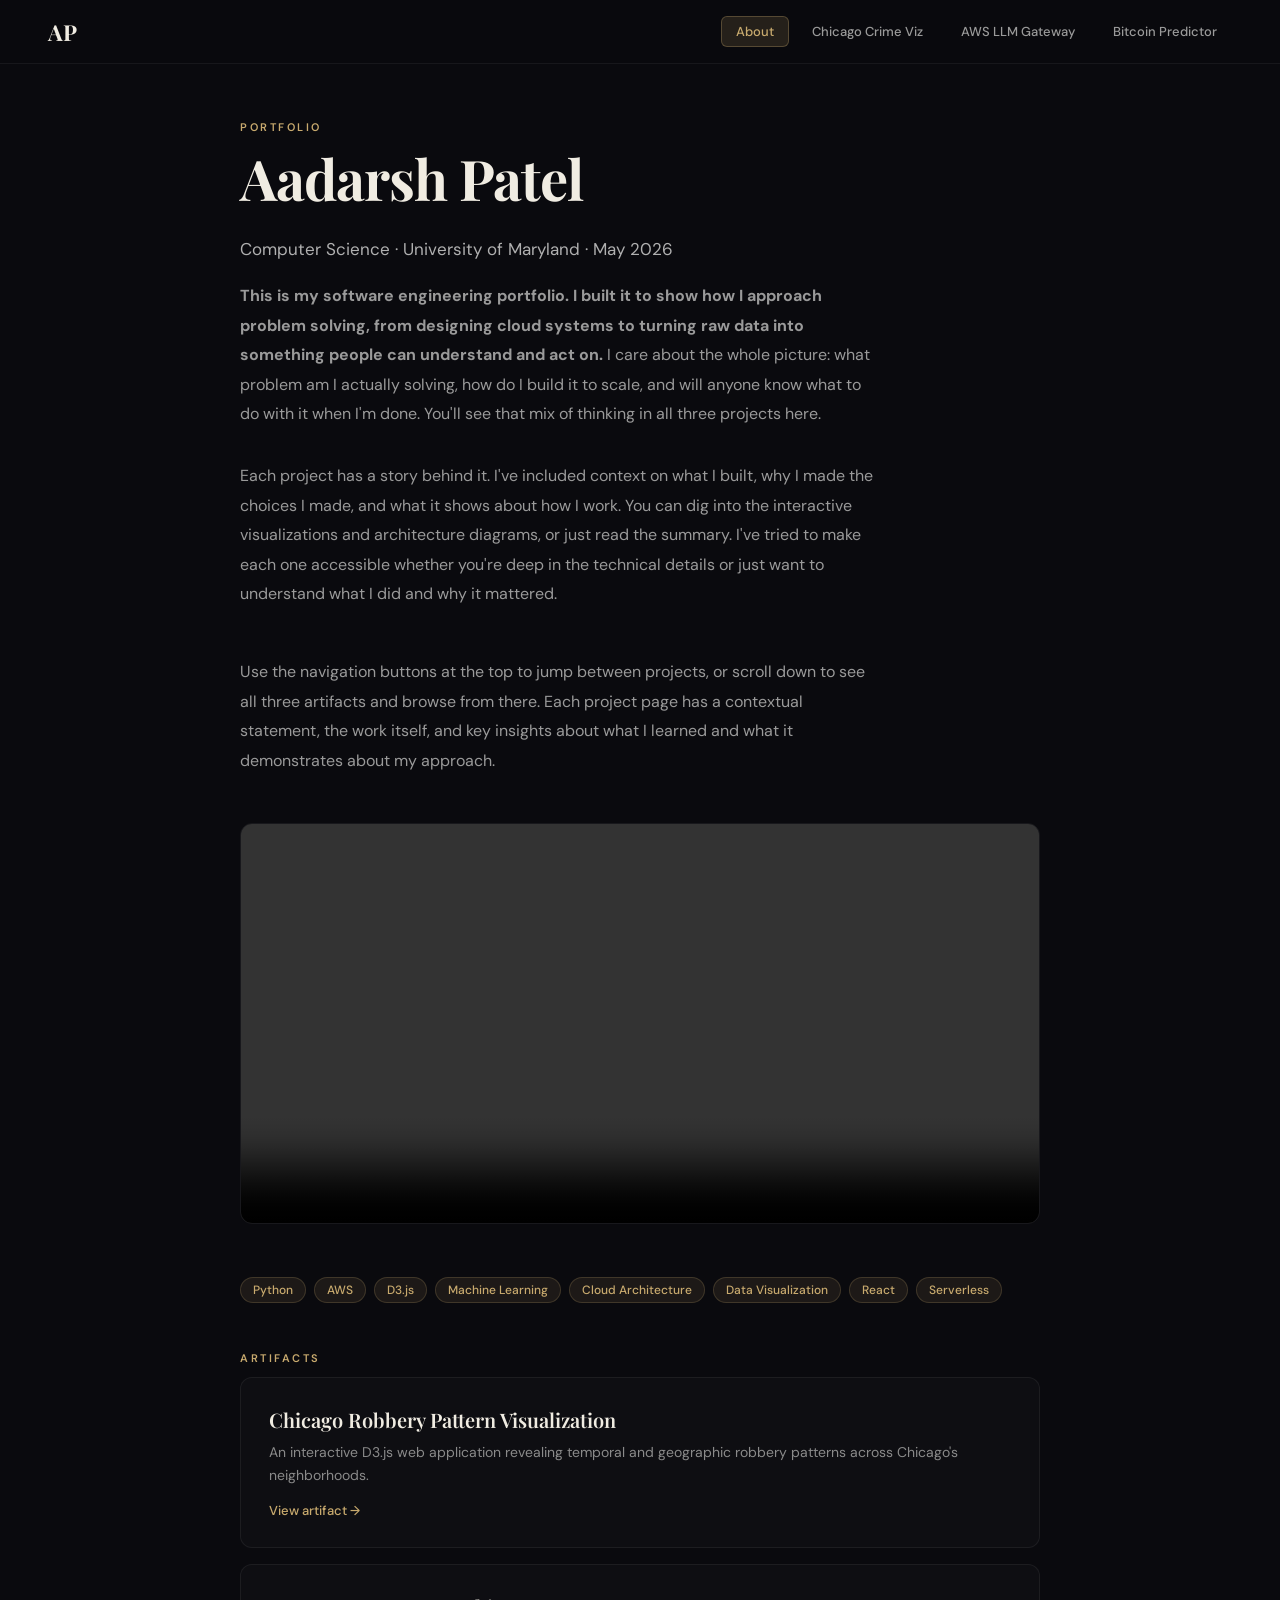
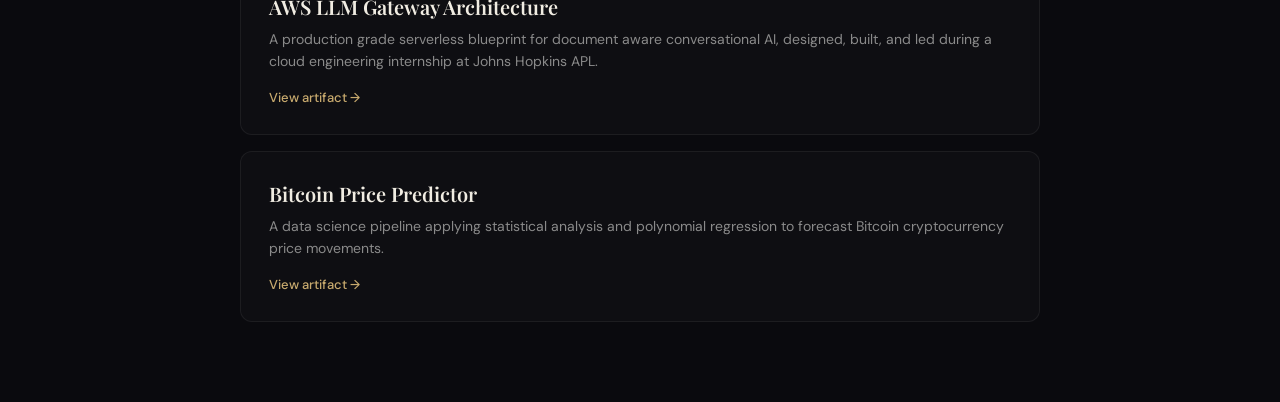
==== commit 24f0d38c: "added video" ====
--- a/index.html
+++ b/index.html
@@ -42,6 +42,13 @@
         <p class="body-text" style="margin-bottom: 48px;">
           Use the navigation buttons at the top to jump between projects, or scroll down to see all three artifacts and browse from there. Each project page has a contextual statement, the work itself, and key insights about what I learned and what it demonstrates about my approach.
         </p>
+      </div>
+
+      <div class="fade-in" data-delay="225">
+        <video width="100%" height="auto" controls style="border-radius: 12px; margin-bottom: 48px; border: 1px solid rgba(255, 255, 255, 0.06);">
+          <source src="data/video2646793528.mp4" type="video/mp4">
+          Your browser does not support the video tag.
+        </video>
       </div>
 
       <div class="fade-in" data-delay="300">
